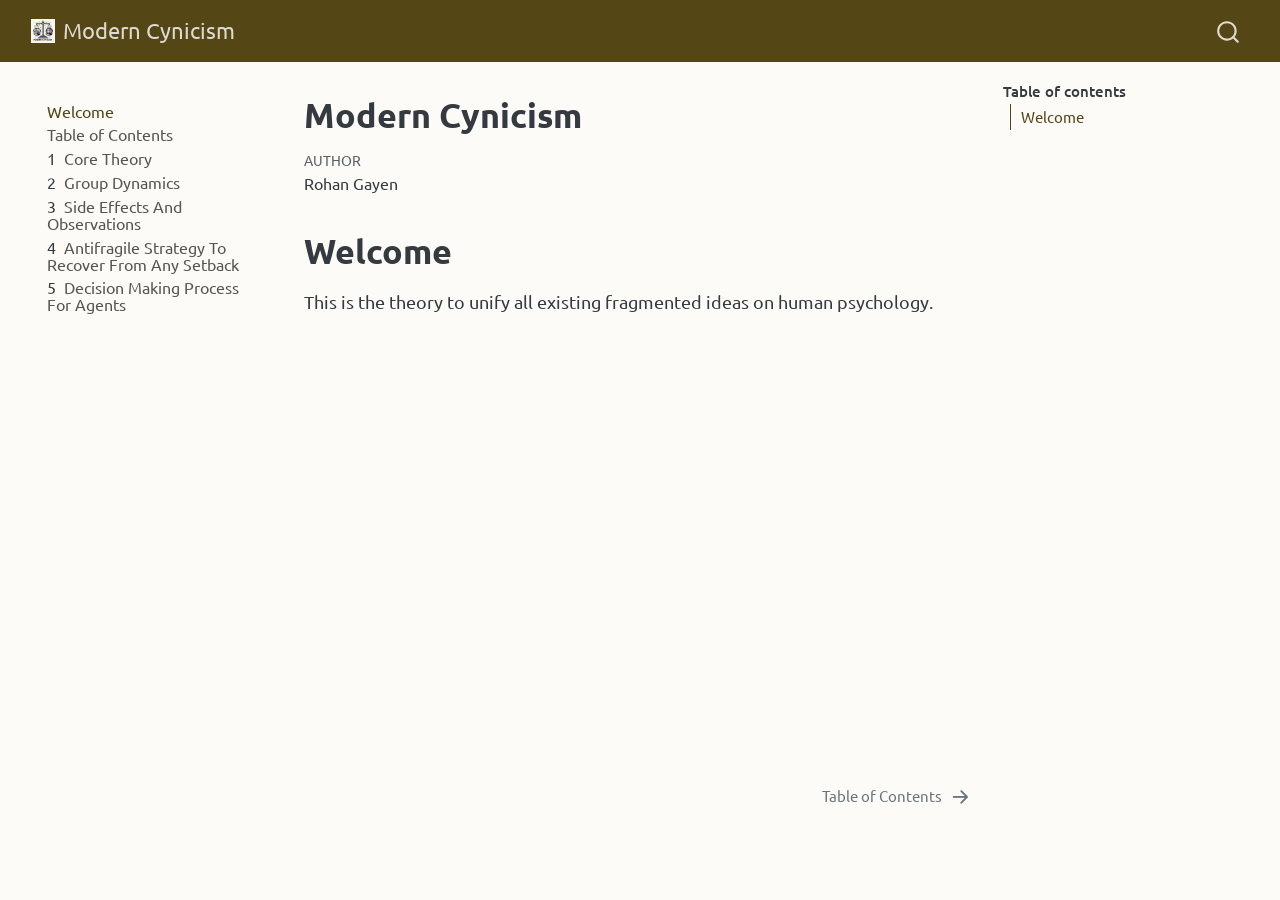
==== index.html @ f3f23c9f "Built site for gh-pages" ====
<!DOCTYPE html>
<html xmlns="http://www.w3.org/1999/xhtml" lang="en" xml:lang="en"><head>

<meta charset="utf-8">
<meta name="generator" content="quarto-1.9.38">

<meta name="viewport" content="width=device-width, initial-scale=1.0, user-scalable=yes">

<meta name="author" content="Rohan Gayen">

<title>Modern Cynicism</title>
<style>
/* Default styles provided by pandoc.
** See https://pandoc.org/MANUAL.html#variables-for-html for config info.
*/
code{white-space: pre-wrap;}
span.smallcaps{font-variant: small-caps;}
div.columns{display: flex; gap: min(4vw, 1.5em);}
div.column{flex: auto; overflow-x: auto;}
div.hanging-indent{margin-left: 1.5em; text-indent: -1.5em;}
ul.task-list{list-style: none;}
ul.task-list li input[type="checkbox"] {
  width: 0.8em;
  margin: 0 0.8em 0.2em -1em; /* quarto-specific, see https://github.com/quarto-dev/quarto-cli/issues/4556 */ 
  vertical-align: middle;
}
</style>


<script src="site_libs/quarto-nav/quarto-nav.js"></script>
<script src="site_libs/quarto-nav/headroom.min.js"></script>
<script src="site_libs/clipboard/clipboard.min.js"></script>
<script src="site_libs/quarto-search/autocomplete.umd.js"></script>
<script src="site_libs/quarto-search/fuse.min.js"></script>
<script src="site_libs/quarto-search/quarto-search.js"></script>
<meta name="quarto:offset" content="./">
<link href="./table-of-contents.html" rel="next">
<link href="./images/mc_logo.webp" rel="icon">
<script src="site_libs/quarto-html/quarto.js" type="module"></script>
<script src="site_libs/quarto-html/tabsets/tabsets.js" type="module"></script>
<script src="site_libs/quarto-html/popper.min.js"></script>
<script src="site_libs/quarto-html/tippy.umd.min.js"></script>
<script src="site_libs/quarto-html/anchor.min.js"></script>
<link href="site_libs/quarto-html/tippy.css" rel="stylesheet">
<link href="site_libs/quarto-html/quarto-syntax-highlighting-15634bcf2e68342d4ad2dfa704d543f6.css" rel="stylesheet" id="quarto-text-highlighting-styles">
<script src="site_libs/bootstrap/bootstrap.min.js"></script>
<link href="site_libs/bootstrap/bootstrap-icons.css" rel="stylesheet">
<link href="site_libs/bootstrap/bootstrap-2c09106b104813dd19f55a566bd37527.min.css" rel="stylesheet" append-hash="true" id="quarto-bootstrap" data-mode="light">
<script id="quarto-search-options" type="application/json">{
  "location": "navbar",
  "copy-button": false,
  "collapse-after": 3,
  "panel-placement": "end",
  "type": "overlay",
  "limit": 50,
  "keyboard-shortcut": [
    "f",
    "/",
    "s"
  ],
  "show-item-context": false,
  "language": {
    "search-no-results-text": "No results",
    "search-matching-documents-text": "matching documents",
    "search-copy-link-title": "Copy link to search",
    "search-hide-matches-text": "Hide additional matches",
    "search-more-match-text": "more match in this document",
    "search-more-matches-text": "more matches in this document",
    "search-clear-button-title": "Clear",
    "search-text-placeholder": "",
    "search-detached-cancel-button-title": "Cancel",
    "search-submit-button-title": "Submit",
    "search-label": "Search"
  }
}</script>
<style>html{ scroll-behavior: smooth; }</style>


</head>

<body class="nav-sidebar floating nav-fixed quarto-light">

<div id="quarto-search-results"></div>
  <header id="quarto-header" class="headroom fixed-top">
    <nav class="navbar navbar-expand-lg " data-bs-theme="dark">
      <div class="navbar-container container-fluid">
      <div class="navbar-brand-container mx-auto">
    <a href="./index.html" class="navbar-brand navbar-brand-logo">
    <img src="./images/mc_logo.webp" alt="" class="navbar-logo light-content">
    <img src="./images/mc_logo.webp" alt="" class="navbar-logo dark-content">
    </a>
    <a class="navbar-brand" href="./index.html">
    <span class="navbar-title">Modern Cynicism</span>
    </a>
  </div>
        <div class="quarto-navbar-tools tools-end">
</div>
          <div id="quarto-search" class="" title="Search"></div>
      </div> <!-- /container-fluid -->
    </nav>
  <nav class="quarto-secondary-nav">
    <div class="container-fluid d-flex">
      <button type="button" class="quarto-btn-toggle btn" data-bs-toggle="collapse" role="button" data-bs-target=".quarto-sidebar-collapse-item" aria-controls="quarto-sidebar" aria-expanded="false" aria-label="Toggle sidebar navigation" onclick="if (window.quartoToggleHeadroom) { window.quartoToggleHeadroom(); }">
        <i class="bi bi-layout-text-sidebar-reverse"></i>
      </button>
        <nav class="quarto-page-breadcrumbs" aria-label="breadcrumb"><ol class="breadcrumb"><li class="breadcrumb-item"><a href="./index.html">Welcome</a></li></ol></nav>
        <a class="flex-grow-1" role="navigation" data-bs-toggle="collapse" data-bs-target=".quarto-sidebar-collapse-item" aria-controls="quarto-sidebar" aria-expanded="false" aria-label="Toggle sidebar navigation" onclick="if (window.quartoToggleHeadroom) { window.quartoToggleHeadroom(); }">      
        </a>
    </div>
  </nav>
</header>
<!-- content -->
<div id="quarto-content" class="quarto-container page-columns page-rows-contents page-layout-article page-navbar">
<!-- sidebar -->
  <nav id="quarto-sidebar" class="sidebar collapse collapse-horizontal quarto-sidebar-collapse-item sidebar-navigation floating overflow-auto">
    <div class="sidebar-menu-container"> 
    <ul class="list-unstyled mt-1">
        <li class="sidebar-item">
  <div class="sidebar-item-container"> 
  <a href="./index.html" class="sidebar-item-text sidebar-link active">
 <span class="menu-text">Welcome</span></a>
  </div>
</li>
        <li class="sidebar-item">
  <div class="sidebar-item-container"> 
  <a href="./table-of-contents.html" class="sidebar-item-text sidebar-link">
 <span class="menu-text">Table of Contents</span></a>
  </div>
</li>
        <li class="sidebar-item">
  <div class="sidebar-item-container"> 
  <a href="./core-theory.html" class="sidebar-item-text sidebar-link">
 <span class="menu-text"><span class="chapter-number">1</span>&nbsp; <span class="chapter-title">Core Theory</span></span></a>
  </div>
</li>
        <li class="sidebar-item">
  <div class="sidebar-item-container"> 
  <a href="./group-dynamics.html" class="sidebar-item-text sidebar-link">
 <span class="menu-text"><span class="chapter-number">2</span>&nbsp; <span class="chapter-title">Group Dynamics</span></span></a>
  </div>
</li>
        <li class="sidebar-item">
  <div class="sidebar-item-container"> 
  <a href="./side-effects-and-observations.html" class="sidebar-item-text sidebar-link">
 <span class="menu-text"><span class="chapter-number">3</span>&nbsp; <span class="chapter-title">Side Effects And Observations</span></span></a>
  </div>
</li>
        <li class="sidebar-item">
  <div class="sidebar-item-container"> 
  <a href="./antifragile-strategy-to-recover-from-any-setback.html" class="sidebar-item-text sidebar-link">
 <span class="menu-text"><span class="chapter-number">4</span>&nbsp; <span class="chapter-title">Antifragile Strategy To Recover From Any Setback</span></span></a>
  </div>
</li>
        <li class="sidebar-item">
  <div class="sidebar-item-container"> 
  <a href="./decision-making-process-for-agents.html" class="sidebar-item-text sidebar-link">
 <span class="menu-text"><span class="chapter-number">5</span>&nbsp; <span class="chapter-title">Decision Making Process For Agents</span></span></a>
  </div>
</li>
    </ul>
    </div>
</nav>
<div id="quarto-sidebar-glass" class="quarto-sidebar-collapse-item" data-bs-toggle="collapse" data-bs-target=".quarto-sidebar-collapse-item"></div>
<!-- margin-sidebar -->
    <div id="quarto-margin-sidebar" class="sidebar margin-sidebar">
        <nav id="TOC" role="doc-toc" class="toc-active">
    <h2 id="toc-title">Table of contents</h2>
   
  <ul>
  <li><a href="#welcome" id="toc-welcome" class="nav-link active" data-scroll-target="#welcome">Welcome</a></li>
  </ul>
</nav>
    </div>
<!-- main -->
<main class="content" id="quarto-document-content">

<header id="title-block-header" class="quarto-title-block default">
<div class="quarto-title">
<h1 class="title">Modern Cynicism</h1>
</div>



<div class="quarto-title-meta">

    <div>
    <div class="quarto-title-meta-heading">Author</div>
    <div class="quarto-title-meta-contents">
             <p>Rohan Gayen </p>
          </div>
  </div>
    
  
    
  </div>
  


</header>


<section id="welcome" class="level1 unnumbered">
<h1 class="unnumbered">Welcome</h1>
<p>This is the theory to unify all existing fragmented ideas on human psychology.</p>


</section>

</main> <!-- /main -->
<script id="quarto-html-after-body" type="application/javascript">
  window.document.addEventListener("DOMContentLoaded", function (event) {
    const icon = "";
    const anchorJS = new window.AnchorJS();
    anchorJS.options = {
      placement: 'right',
      icon: icon
    };
    anchorJS.add('.anchored');
    const isCodeAnnotation = (el) => {
      for (const clz of el.classList) {
        if (clz.startsWith('code-annotation-')) {                     
          return true;
        }
      }
      return false;
    }
    const onCopySuccess = function(e) {
      // button target
      const button = e.trigger;
      // don't keep focus
      button.blur();
      // flash "checked"
      button.classList.add('code-copy-button-checked');
      var currentTitle = button.getAttribute("title");
      button.setAttribute("title", "Copied!");
      let tooltip;
      if (window.bootstrap) {
        button.setAttribute("data-bs-toggle", "tooltip");
        button.setAttribute("data-bs-placement", "left");
        button.setAttribute("data-bs-title", "Copied!");
        tooltip = new bootstrap.Tooltip(button, 
          { trigger: "manual", 
            customClass: "code-copy-button-tooltip",
            offset: [0, -8]});
        tooltip.show();    
      }
      setTimeout(function() {
        if (tooltip) {
          tooltip.hide();
          button.removeAttribute("data-bs-title");
          button.removeAttribute("data-bs-toggle");
          button.removeAttribute("data-bs-placement");
        }
        button.setAttribute("title", currentTitle);
        button.classList.remove('code-copy-button-checked');
      }, 1000);
      // clear code selection
      e.clearSelection();
    }
    const getTextToCopy = function(trigger) {
      const outerScaffold = trigger.parentElement.cloneNode(true);
      const codeEl = outerScaffold.querySelector('code');
      for (const childEl of codeEl.children) {
        if (isCodeAnnotation(childEl)) {
          childEl.remove();
        }
      }
      return codeEl.innerText;
    }
    const clipboard = new window.ClipboardJS('.code-copy-button:not([data-in-quarto-modal])', {
      text: getTextToCopy
    });
    clipboard.on('success', onCopySuccess);
    if (window.document.getElementById('quarto-embedded-source-code-modal')) {
      const clipboardModal = new window.ClipboardJS('.code-copy-button[data-in-quarto-modal]', {
        text: getTextToCopy,
        container: window.document.getElementById('quarto-embedded-source-code-modal')
      });
      clipboardModal.on('success', onCopySuccess);
    }
      var localhostRegex = new RegExp(/^(?:http|https):\/\/localhost\:?[0-9]*\//);
      var mailtoRegex = new RegExp(/^mailto:/);
        var filterRegex = new RegExp('/' + window.location.host + '/');
      var isInternal = (href) => {
          return filterRegex.test(href) || localhostRegex.test(href) || mailtoRegex.test(href);
      }
      // Inspect non-navigation links and adorn them if external
     var links = window.document.querySelectorAll('a[href]:not(.nav-link):not(.navbar-brand):not(.toc-action):not(.sidebar-link):not(.sidebar-item-toggle):not(.pagination-link):not(.no-external):not([aria-hidden]):not(.dropdown-item):not(.quarto-navigation-tool):not(.about-link)');
      for (var i=0; i<links.length; i++) {
        const link = links[i];
        if (!isInternal(link.href)) {
          // undo the damage that might have been done by quarto-nav.js in the case of
          // links that we want to consider external
          if (link.dataset.originalHref !== undefined) {
            link.href = link.dataset.originalHref;
          }
        }
      }
    function tippyHover(el, contentFn, onTriggerFn, onUntriggerFn) {
      const config = {
        allowHTML: true,
        maxWidth: 500,
        delay: 100,
        arrow: false,
        appendTo: function(el) {
            return el.parentElement;
        },
        interactive: true,
        interactiveBorder: 10,
        theme: 'quarto',
        placement: 'bottom-start',
      };
      if (contentFn) {
        config.content = contentFn;
      }
      if (onTriggerFn) {
        config.onTrigger = onTriggerFn;
      }
      if (onUntriggerFn) {
        config.onUntrigger = onUntriggerFn;
      }
      window.tippy(el, config); 
    }
    const noterefs = window.document.querySelectorAll('a[role="doc-noteref"]');
    for (var i=0; i<noterefs.length; i++) {
      const ref = noterefs[i];
      tippyHover(ref, function() {
        // use id or data attribute instead here
        let href = ref.getAttribute('data-footnote-href') || ref.getAttribute('href');
        try { href = new URL(href).hash; } catch {}
        const id = href.replace(/^#\/?/, "");
        const note = window.document.getElementById(id);
        if (note) {
          return note.innerHTML;
        } else {
          return "";
        }
      });
    }
    const xrefs = window.document.querySelectorAll('a.quarto-xref');
    const processXRef = (id, note) => {
      // Strip column container classes
      const stripColumnClz = (el) => {
        el.classList.remove("page-full", "page-columns");
        if (el.children) {
          for (const child of el.children) {
            stripColumnClz(child);
          }
        }
      }
      stripColumnClz(note)
      if (id === null || id.startsWith('sec-')) {
        // Special case sections, only their first couple elements
        const container = document.createElement("div");
        if (note.children && note.children.length > 2) {
          container.appendChild(note.children[0].cloneNode(true));
          for (let i = 1; i < note.children.length; i++) {
            const child = note.children[i];
            if (child.tagName === "P" && child.innerText === "") {
              continue;
            } else {
              container.appendChild(child.cloneNode(true));
              break;
            }
          }
          if (window.Quarto?.typesetMath) {
            window.Quarto.typesetMath(container);
          }
          return container.innerHTML
        } else {
          if (window.Quarto?.typesetMath) {
            window.Quarto.typesetMath(note);
          }
          return note.innerHTML;
        }
      } else {
        // Remove any anchor links if they are present
        const anchorLink = note.querySelector('a.anchorjs-link');
        if (anchorLink) {
          anchorLink.remove();
        }
        if (window.Quarto?.typesetMath) {
          window.Quarto.typesetMath(note);
        }
        if (note.classList.contains("callout")) {
          return note.outerHTML;
        } else {
          return note.innerHTML;
        }
      }
    }
    for (var i=0; i<xrefs.length; i++) {
      const xref = xrefs[i];
      tippyHover(xref, undefined, function(instance) {
        instance.disable();
        let url = xref.getAttribute('href');
        let hash = undefined; 
        if (url.startsWith('#')) {
          hash = url;
        } else {
          try { hash = new URL(url).hash; } catch {}
        }
        if (hash) {
          const id = hash.replace(/^#\/?/, "");
          const note = window.document.getElementById(id);
          if (note !== null) {
            try {
              const html = processXRef(id, note.cloneNode(true));
              instance.setContent(html);
            } finally {
              instance.enable();
              instance.show();
            }
          } else {
            // See if we can fetch this
            fetch(url.split('#')[0])
            .then(res => res.text())
            .then(html => {
              const parser = new DOMParser();
              const htmlDoc = parser.parseFromString(html, "text/html");
              const note = htmlDoc.getElementById(id);
              if (note !== null) {
                const html = processXRef(id, note);
                instance.setContent(html);
              } 
            }).finally(() => {
              instance.enable();
              instance.show();
            });
          }
        } else {
          // See if we can fetch a full url (with no hash to target)
          // This is a special case and we should probably do some content thinning / targeting
          fetch(url)
          .then(res => res.text())
          .then(html => {
            const parser = new DOMParser();
            const htmlDoc = parser.parseFromString(html, "text/html");
            const note = htmlDoc.querySelector('main.content');
            if (note !== null) {
              // This should only happen for chapter cross references
              // (since there is no id in the URL)
              // remove the first header
              if (note.children.length > 0 && note.children[0].tagName === "HEADER") {
                note.children[0].remove();
              }
              const html = processXRef(null, note);
              instance.setContent(html);
            } 
          }).finally(() => {
            instance.enable();
            instance.show();
          });
        }
      }, function(instance) {
      });
    }
        let selectedAnnoteEl;
        const selectorForAnnotation = ( cell, annotation) => {
          let cellAttr = 'data-code-cell="' + cell + '"';
          let lineAttr = 'data-code-annotation="' +  annotation + '"';
          const selector = 'span[' + cellAttr + '][' + lineAttr + ']';
          return selector;
        }
        const selectCodeLines = (annoteEl) => {
          const doc = window.document;
          const targetCell = annoteEl.getAttribute("data-target-cell");
          const targetAnnotation = annoteEl.getAttribute("data-target-annotation");
          const annoteSpan = window.document.querySelector(selectorForAnnotation(targetCell, targetAnnotation));
          const lines = annoteSpan.getAttribute("data-code-lines").split(",");
          const lineIds = lines.map((line) => {
            return targetCell + "-" + line;
          })
          let top = null;
          let height = null;
          let parent = null;
          if (lineIds.length > 0) {
              //compute the position of the single el (top and bottom and make a div)
              const el = window.document.getElementById(lineIds[0]);
              top = el.offsetTop;
              height = el.offsetHeight;
              parent = el.parentElement.parentElement;
            if (lineIds.length > 1) {
              const lastEl = window.document.getElementById(lineIds[lineIds.length - 1]);
              const bottom = lastEl.offsetTop + lastEl.offsetHeight;
              height = bottom - top;
            }
            if (top !== null && height !== null && parent !== null) {
              // cook up a div (if necessary) and position it 
              let div = window.document.getElementById("code-annotation-line-highlight");
              if (div === null) {
                div = window.document.createElement("div");
                div.setAttribute("id", "code-annotation-line-highlight");
                div.style.position = 'absolute';
                parent.appendChild(div);
              }
              div.style.top = top - 2 + "px";
              div.style.height = height + 4 + "px";
              div.style.left = 0;
              let gutterDiv = window.document.getElementById("code-annotation-line-highlight-gutter");
              if (gutterDiv === null) {
                gutterDiv = window.document.createElement("div");
                gutterDiv.setAttribute("id", "code-annotation-line-highlight-gutter");
                gutterDiv.style.position = 'absolute';
                const codeCell = window.document.getElementById(targetCell);
                const gutter = codeCell.querySelector('.code-annotation-gutter');
                gutter.appendChild(gutterDiv);
              }
              gutterDiv.style.top = top - 2 + "px";
              gutterDiv.style.height = height + 4 + "px";
            }
            selectedAnnoteEl = annoteEl;
          }
        };
        const unselectCodeLines = () => {
          const elementsIds = ["code-annotation-line-highlight", "code-annotation-line-highlight-gutter"];
          elementsIds.forEach((elId) => {
            const div = window.document.getElementById(elId);
            if (div) {
              div.remove();
            }
          });
          selectedAnnoteEl = undefined;
        };
          // Handle positioning of the toggle
      window.addEventListener(
        "resize",
        throttle(() => {
          elRect = undefined;
          if (selectedAnnoteEl) {
            selectCodeLines(selectedAnnoteEl);
          }
        }, 10)
      );
      function throttle(fn, ms) {
      let throttle = false;
      let timer;
        return (...args) => {
          if(!throttle) { // first call gets through
              fn.apply(this, args);
              throttle = true;
          } else { // all the others get throttled
              if(timer) clearTimeout(timer); // cancel #2
              timer = setTimeout(() => {
                fn.apply(this, args);
                timer = throttle = false;
              }, ms);
          }
        };
      }
        // Attach click handler to the DT
        const annoteDls = window.document.querySelectorAll('dt[data-target-cell]');
        for (const annoteDlNode of annoteDls) {
          annoteDlNode.addEventListener('click', (event) => {
            const clickedEl = event.target;
            if (clickedEl !== selectedAnnoteEl) {
              unselectCodeLines();
              const activeEl = window.document.querySelector('dt[data-target-cell].code-annotation-active');
              if (activeEl) {
                activeEl.classList.remove('code-annotation-active');
              }
              selectCodeLines(clickedEl);
              clickedEl.classList.add('code-annotation-active');
            } else {
              // Unselect the line
              unselectCodeLines();
              clickedEl.classList.remove('code-annotation-active');
            }
          });
        }
    const findCites = (el) => {
      const parentEl = el.parentElement;
      if (parentEl) {
        const cites = parentEl.dataset.cites;
        if (cites) {
          return {
            el,
            cites: cites.split(' ')
          };
        } else {
          return findCites(el.parentElement)
        }
      } else {
        return undefined;
      }
    };
    var bibliorefs = window.document.querySelectorAll('a[role="doc-biblioref"]');
    for (var i=0; i<bibliorefs.length; i++) {
      const ref = bibliorefs[i];
      const citeInfo = findCites(ref);
      if (citeInfo) {
        tippyHover(citeInfo.el, function() {
          var popup = window.document.createElement('div');
          citeInfo.cites.forEach(function(cite) {
            var citeDiv = window.document.createElement('div');
            citeDiv.classList.add('hanging-indent');
            citeDiv.classList.add('csl-entry');
            var biblioDiv = window.document.getElementById('ref-' + cite);
            if (biblioDiv) {
              citeDiv.innerHTML = biblioDiv.innerHTML;
            }
            popup.appendChild(citeDiv);
          });
          return popup.innerHTML;
        });
      }
    }
  });
  </script>
<nav class="page-navigation">
  <div class="nav-page nav-page-previous">
  </div>
  <div class="nav-page nav-page-next">
      <a href="./table-of-contents.html" class="pagination-link" aria-label="Table of Contents">
        <span class="nav-page-text">Table of Contents</span> <i class="bi bi-arrow-right-short"></i>
      </a>
  </div>
</nav>
</div> <!-- /content -->




<script src="site_libs/quarto-html/zenscroll-min.js"></script>
</body></html>
---- site_libs/quarto-html/tippy.css ----
.tippy-box[data-animation=fade][data-state=hidden]{opacity:0}[data-tippy-root]{max-width:calc(100vw - 10px)}.tippy-box{position:relative;background-color:#333;color:#fff;border-radius:4px;font-size:14px;line-height:1.4;white-space:normal;outline:0;transition-property:transform,visibility,opacity}.tippy-box[data-placement^=top]>.tippy-arrow{bottom:0}.tippy-box[data-placement^=top]>.tippy-arrow:before{bottom:-7px;left:0;border-width:8px 8px 0;border-top-color:initial;transform-origin:center top}.tippy-box[data-placement^=bottom]>.tippy-arrow{top:0}.tippy-box[data-placement^=bottom]>.tippy-arrow:before{top:-7px;left:0;border-width:0 8px 8px;border-bottom-color:initial;transform-origin:center bottom}.tippy-box[data-placement^=left]>.tippy-arrow{right:0}.tippy-box[data-placement^=left]>.tippy-arrow:before{border-width:8px 0 8px 8px;border-left-color:initial;right:-7px;transform-origin:center left}.tippy-box[data-placement^=right]>.tippy-arrow{left:0}.tippy-box[data-placement^=right]>.tippy-arrow:before{left:-7px;border-width:8px 8px 8px 0;border-right-color:initial;transform-origin:center right}.tippy-box[data-inertia][data-state=visible]{transition-timing-function:cubic-bezier(.54,1.5,.38,1.11)}.tippy-arrow{width:16px;height:16px;color:#333}.tippy-arrow:before{content:"";position:absolute;border-color:transparent;border-style:solid}.tippy-content{position:relative;padding:5px 9px;z-index:1}
---- site_libs/quarto-html/quarto-syntax-highlighting-15634bcf2e68342d4ad2dfa704d543f6.css ----
/* quarto syntax highlight colors */
:root {
  --quarto-hl-ot-color: #003B4F;
  --quarto-hl-at-color: #657422;
  --quarto-hl-ss-color: #20794D;
  --quarto-hl-an-color: #5E5E5E;
  --quarto-hl-fu-color: #4758AB;
  --quarto-hl-st-color: #20794D;
  --quarto-hl-cf-color: #003B4F;
  --quarto-hl-op-color: #5E5E5E;
  --quarto-hl-er-color: #AD0000;
  --quarto-hl-bn-color: #AD0000;
  --quarto-hl-al-color: #AD0000;
  --quarto-hl-va-color: #111111;
  --quarto-hl-bu-color: inherit;
  --quarto-hl-ex-color: inherit;
  --quarto-hl-pp-color: #AD0000;
  --quarto-hl-in-color: #5E5E5E;
  --quarto-hl-vs-color: #20794D;
  --quarto-hl-wa-color: #5E5E5E;
  --quarto-hl-do-color: #5E5E5E;
  --quarto-hl-im-color: #00769E;
  --quarto-hl-ch-color: #20794D;
  --quarto-hl-dt-color: #AD0000;
  --quarto-hl-fl-color: #AD0000;
  --quarto-hl-co-color: #5E5E5E;
  --quarto-hl-cv-color: #5E5E5E;
  --quarto-hl-cn-color: #8f5902;
  --quarto-hl-sc-color: #5E5E5E;
  --quarto-hl-dv-color: #AD0000;
  --quarto-hl-kw-color: #003B4F;
}

/* other quarto variables */
:root {
  --quarto-font-monospace: SFMono-Regular, Menlo, Monaco, Consolas, "Liberation Mono", "Courier New", monospace;
}

/* syntax highlight based on Pandoc's rules */
pre > code.sourceCode > span {
  color: #003B4F;
}

code.sourceCode > span {
  color: #003B4F;
}

div.sourceCode,
div.sourceCode pre.sourceCode {
  color: #003B4F;
}

/* Normal */
code span {
  color: #003B4F;
}

/* Alert */
code span.al {
  color: #AD0000;
  font-style: inherit;
}

/* Annotation */
code span.an {
  color: #5E5E5E;
  font-style: inherit;
}

/* Attribute */
code span.at {
  color: #657422;
  font-style: inherit;
}

/* BaseN */
code span.bn {
  color: #AD0000;
  font-style: inherit;
}

/* BuiltIn */
code span.bu {
  font-style: inherit;
}

/* ControlFlow */
code span.cf {
  color: #003B4F;
  font-weight: bold;
  font-style: inherit;
}

/* Char */
code span.ch {
  color: #20794D;
  font-style: inherit;
}

/* Constant */
code span.cn {
  color: #8f5902;
  font-style: inherit;
}

/* Comment */
code span.co {
  color: #5E5E5E;
  font-style: inherit;
}

/* CommentVar */
code span.cv {
  color: #5E5E5E;
  font-style: italic;
}

/* Documentation */
code span.do {
  color: #5E5E5E;
  font-style: italic;
}

/* DataType */
code span.dt {
  color: #AD0000;
  font-style: inherit;
}

/* DecVal */
code span.dv {
  color: #AD0000;
  font-style: inherit;
}

/* Error */
code span.er {
  color: #AD0000;
  font-style: inherit;
}

/* Extension */
code span.ex {
  font-style: inherit;
}

/* Float */
code span.fl {
  color: #AD0000;
  font-style: inherit;
}

/* Function */
code span.fu {
  color: #4758AB;
  font-style: inherit;
}

/* Import */
code span.im {
  color: #00769E;
  font-style: inherit;
}

/* Information */
code span.in {
  color: #5E5E5E;
  font-style: inherit;
}

/* Keyword */
code span.kw {
  color: #003B4F;
  font-weight: bold;
  font-style: inherit;
}

/* Operator */
code span.op {
  color: #5E5E5E;
  font-style: inherit;
}

/* Other */
code span.ot {
  color: #003B4F;
  font-style: inherit;
}

/* Preprocessor */
code span.pp {
  color: #AD0000;
  font-style: inherit;
}

/* SpecialChar */
code span.sc {
  color: #5E5E5E;
  font-style: inherit;
}

/* SpecialString */
code span.ss {
  color: #20794D;
  font-style: inherit;
}

/* String */
code span.st {
  color: #20794D;
  font-style: inherit;
}

/* Variable */
code span.va {
  color: #111111;
  font-style: inherit;
}

/* VerbatimString */
code span.vs {
  color: #20794D;
  font-style: inherit;
}

/* Warning */
code span.wa {
  color: #5E5E5E;
  font-style: italic;
}

.prevent-inlining {
  content: "</";
}

/*# sourceMappingURL=f23921c56f73e400b49028c9186a1aa0.css.map */
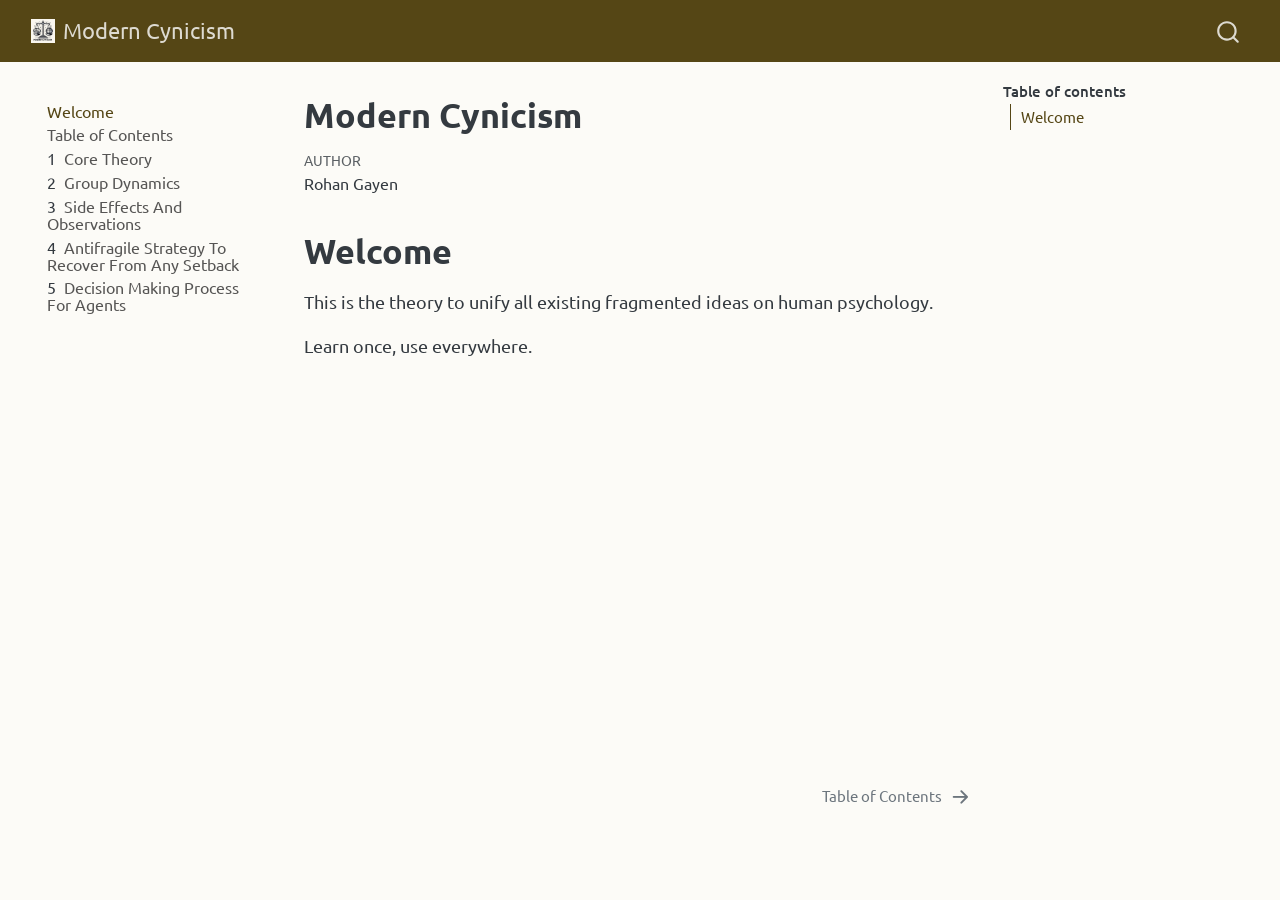
==== commit df794618: "Built site for gh-pages" ====
--- a/index.html
+++ b/index.html
@@ -202,6 +202,7 @@
 <section id="welcome" class="level1 unnumbered">
 <h1 class="unnumbered">Welcome</h1>
 <p>This is the theory to unify all existing fragmented ideas on human psychology.</p>
+<p>Learn once, use everywhere.</p>
 
 
 </section>
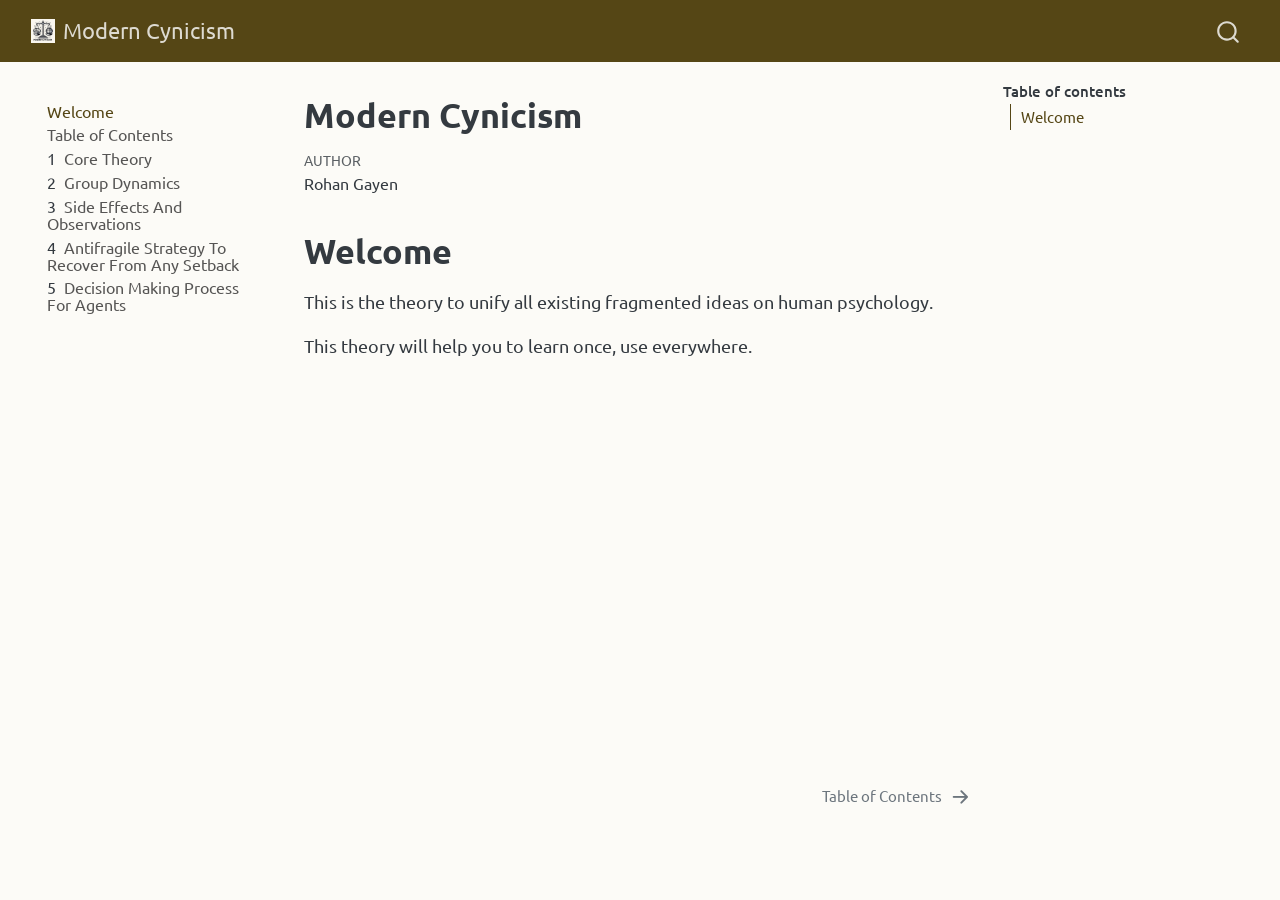
==== commit 1555bb6d: "Built site for gh-pages" ====
--- a/index.html
+++ b/index.html
@@ -202,7 +202,7 @@
 <section id="welcome" class="level1 unnumbered">
 <h1 class="unnumbered">Welcome</h1>
 <p>This is the theory to unify all existing fragmented ideas on human psychology.</p>
-<p>Learn once, use everywhere.</p>
+<p>This theory will help you to learn once, use everywhere.</p>
 
 
 </section>
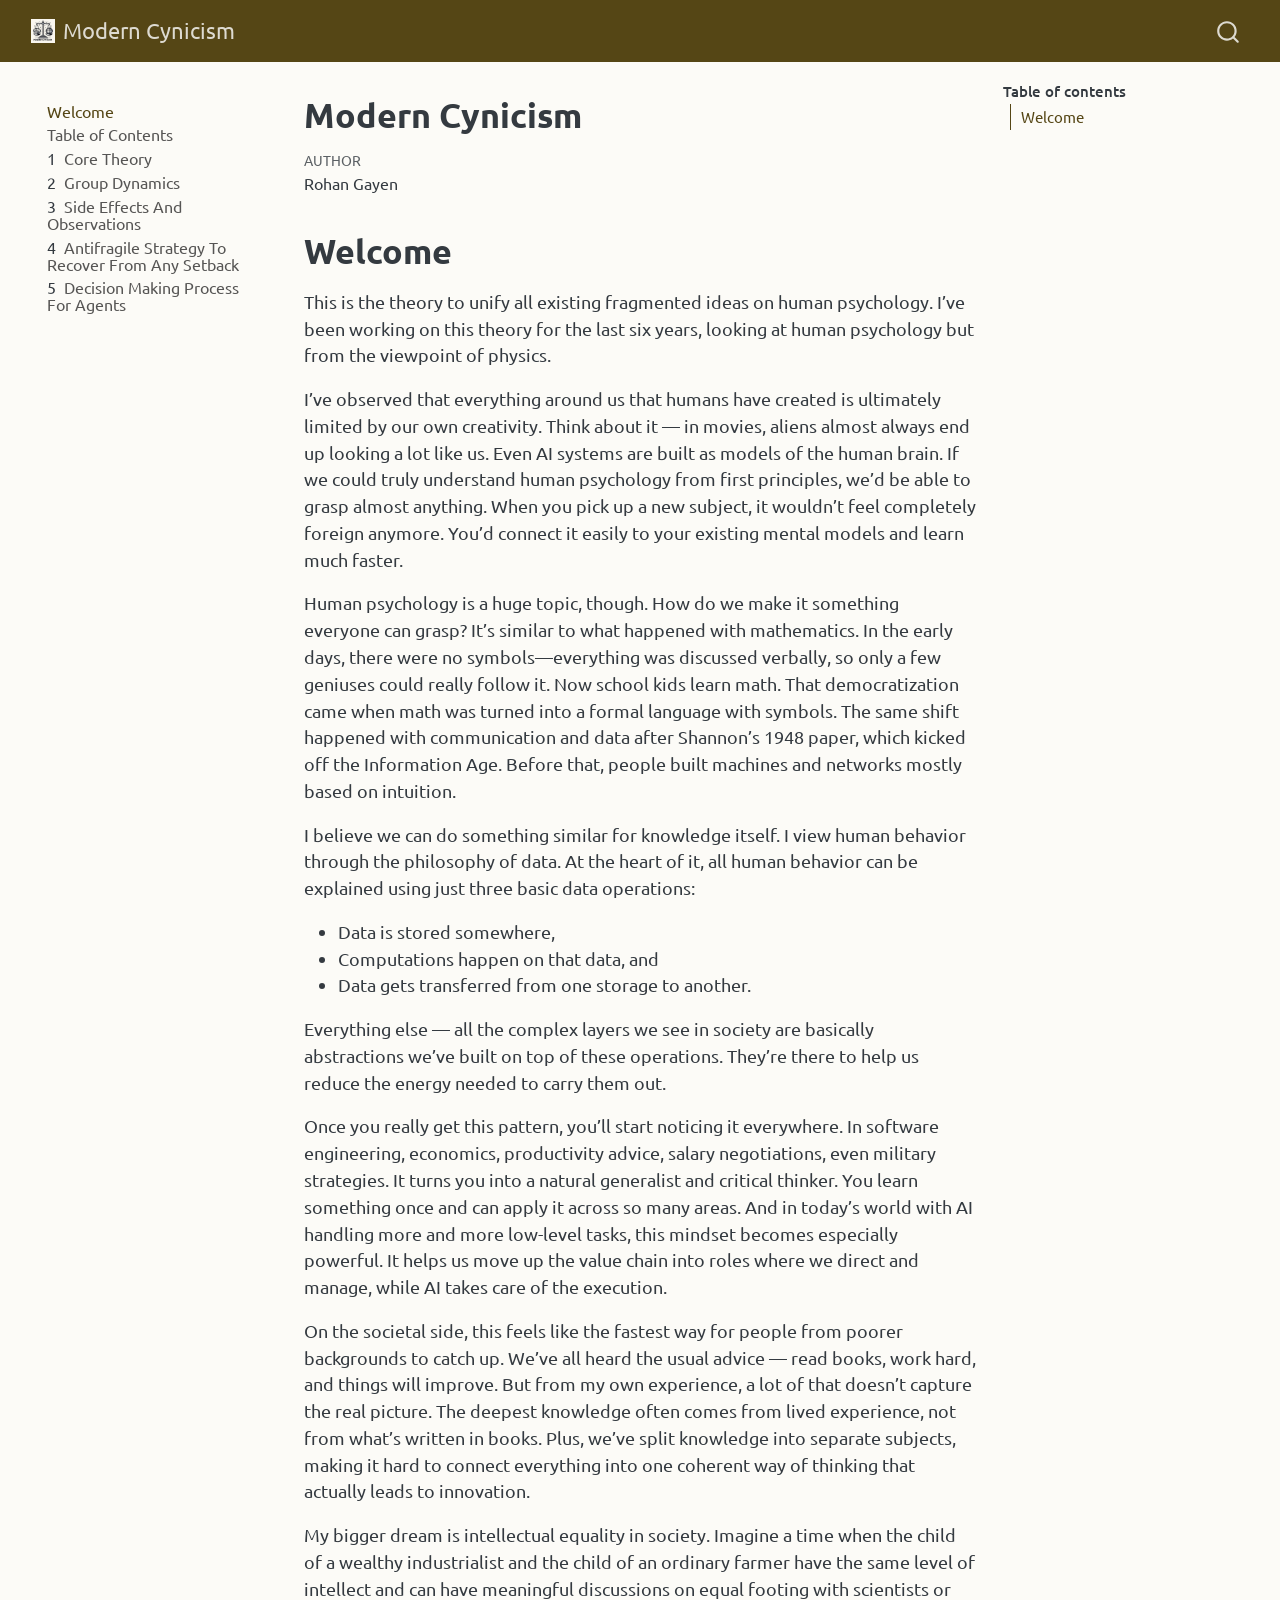
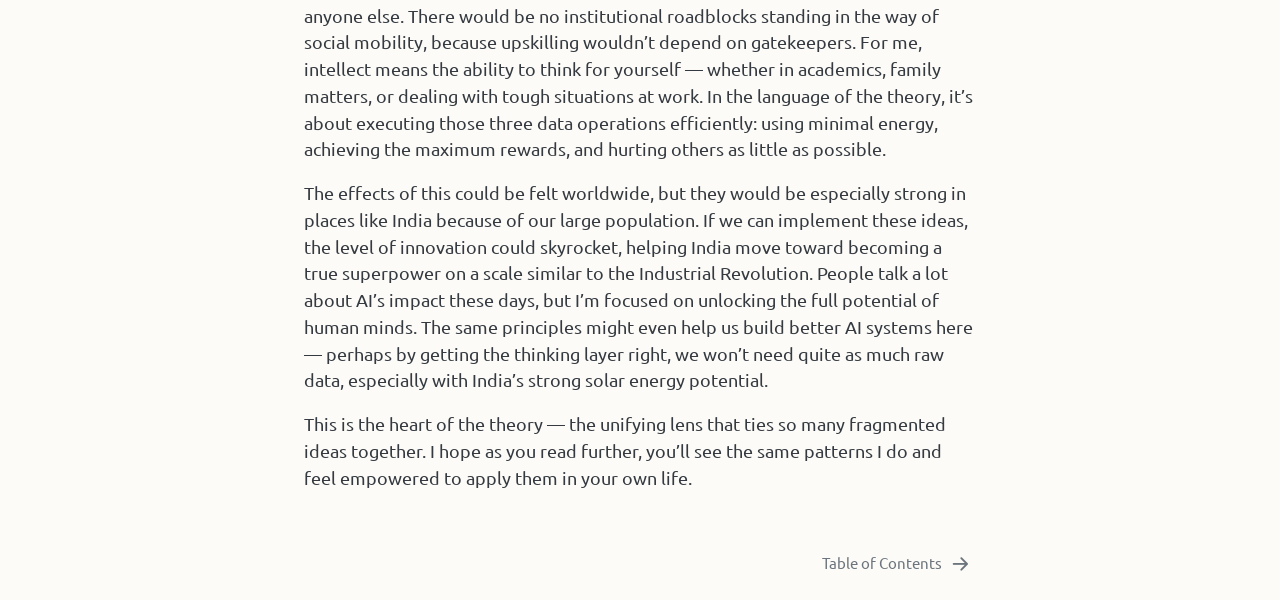
==== commit dbb504af: "Built site for gh-pages" ====
--- a/index.html
+++ b/index.html
@@ -201,8 +201,21 @@
 
 <section id="welcome" class="level1 unnumbered">
 <h1 class="unnumbered">Welcome</h1>
-<p>This is the theory to unify all existing fragmented ideas on human psychology.</p>
-<p>This theory will help you to learn once, use everywhere.</p>
+<p>This is the theory to unify all existing fragmented ideas on human psychology. I’ve been working on this theory for the last six years, looking at human psychology but from the viewpoint of physics.</p>
+<p>I’ve observed that everything around us that humans have created is ultimately limited by our own creativity. Think about it — in movies, aliens almost always end up looking a lot like us. Even AI systems are built as models of the human brain. If we could truly understand human psychology from first principles, we’d be able to grasp almost anything. When you pick up a new subject, it wouldn’t feel completely foreign anymore. You’d connect it easily to your existing mental models and learn much faster.</p>
+<p>Human psychology is a huge topic, though. How do we make it something everyone can grasp? It’s similar to what happened with mathematics. In the early days, there were no symbols—everything was discussed verbally, so only a few geniuses could really follow it. Now school kids learn math. That democratization came when math was turned into a formal language with symbols. The same shift happened with communication and data after Shannon’s 1948 paper, which kicked off the Information Age. Before that, people built machines and networks mostly based on intuition.</p>
+<p>I believe we can do something similar for knowledge itself. I view human behavior through the philosophy of data. At the heart of it, all human behavior can be explained using just three basic data operations:</p>
+<ul>
+<li>Data is stored somewhere,</li>
+<li>Computations happen on that data, and</li>
+<li>Data gets transferred from one storage to another.</li>
+</ul>
+<p>Everything else — all the complex layers we see in society are basically abstractions we’ve built on top of these operations. They’re there to help us reduce the energy needed to carry them out.</p>
+<p>Once you really get this pattern, you’ll start noticing it everywhere. In software engineering, economics, productivity advice, salary negotiations, even military strategies. It turns you into a natural generalist and critical thinker. You learn something once and can apply it across so many areas. And in today’s world with AI handling more and more low-level tasks, this mindset becomes especially powerful. It helps us move up the value chain into roles where we direct and manage, while AI takes care of the execution.</p>
+<p>On the societal side, this feels like the fastest way for people from poorer backgrounds to catch up. We’ve all heard the usual advice — read books, work hard, and things will improve. But from my own experience, a lot of that doesn’t capture the real picture. The deepest knowledge often comes from lived experience, not from what’s written in books. Plus, we’ve split knowledge into separate subjects, making it hard to connect everything into one coherent way of thinking that actually leads to innovation.</p>
+<p>My bigger dream is intellectual equality in society. Imagine a time when the child of a wealthy industrialist and the child of an ordinary farmer have the same level of intellect and can have meaningful discussions on equal footing with scientists or anyone else. There would be no institutional roadblocks standing in the way of social mobility, because upskilling wouldn’t depend on gatekeepers. For me, intellect means the ability to think for yourself — whether in academics, family matters, or dealing with tough situations at work. In the language of the theory, it’s about executing those three data operations efficiently: using minimal energy, achieving the maximum rewards, and hurting others as little as possible.</p>
+<p>The effects of this could be felt worldwide, but they would be especially strong in places like India because of our large population. If we can implement these ideas, the level of innovation could skyrocket, helping India move toward becoming a true superpower on a scale similar to the Industrial Revolution. People talk a lot about AI’s impact these days, but I’m focused on unlocking the full potential of human minds. The same principles might even help us build better AI systems here — perhaps by getting the thinking layer right, we won’t need quite as much raw data, especially with India’s strong solar energy potential.</p>
+<p>This is the heart of the theory — the unifying lens that ties so many fragmented ideas together. I hope as you read further, you’ll see the same patterns I do and feel empowered to apply them in your own life.</p>
 
 
 </section>
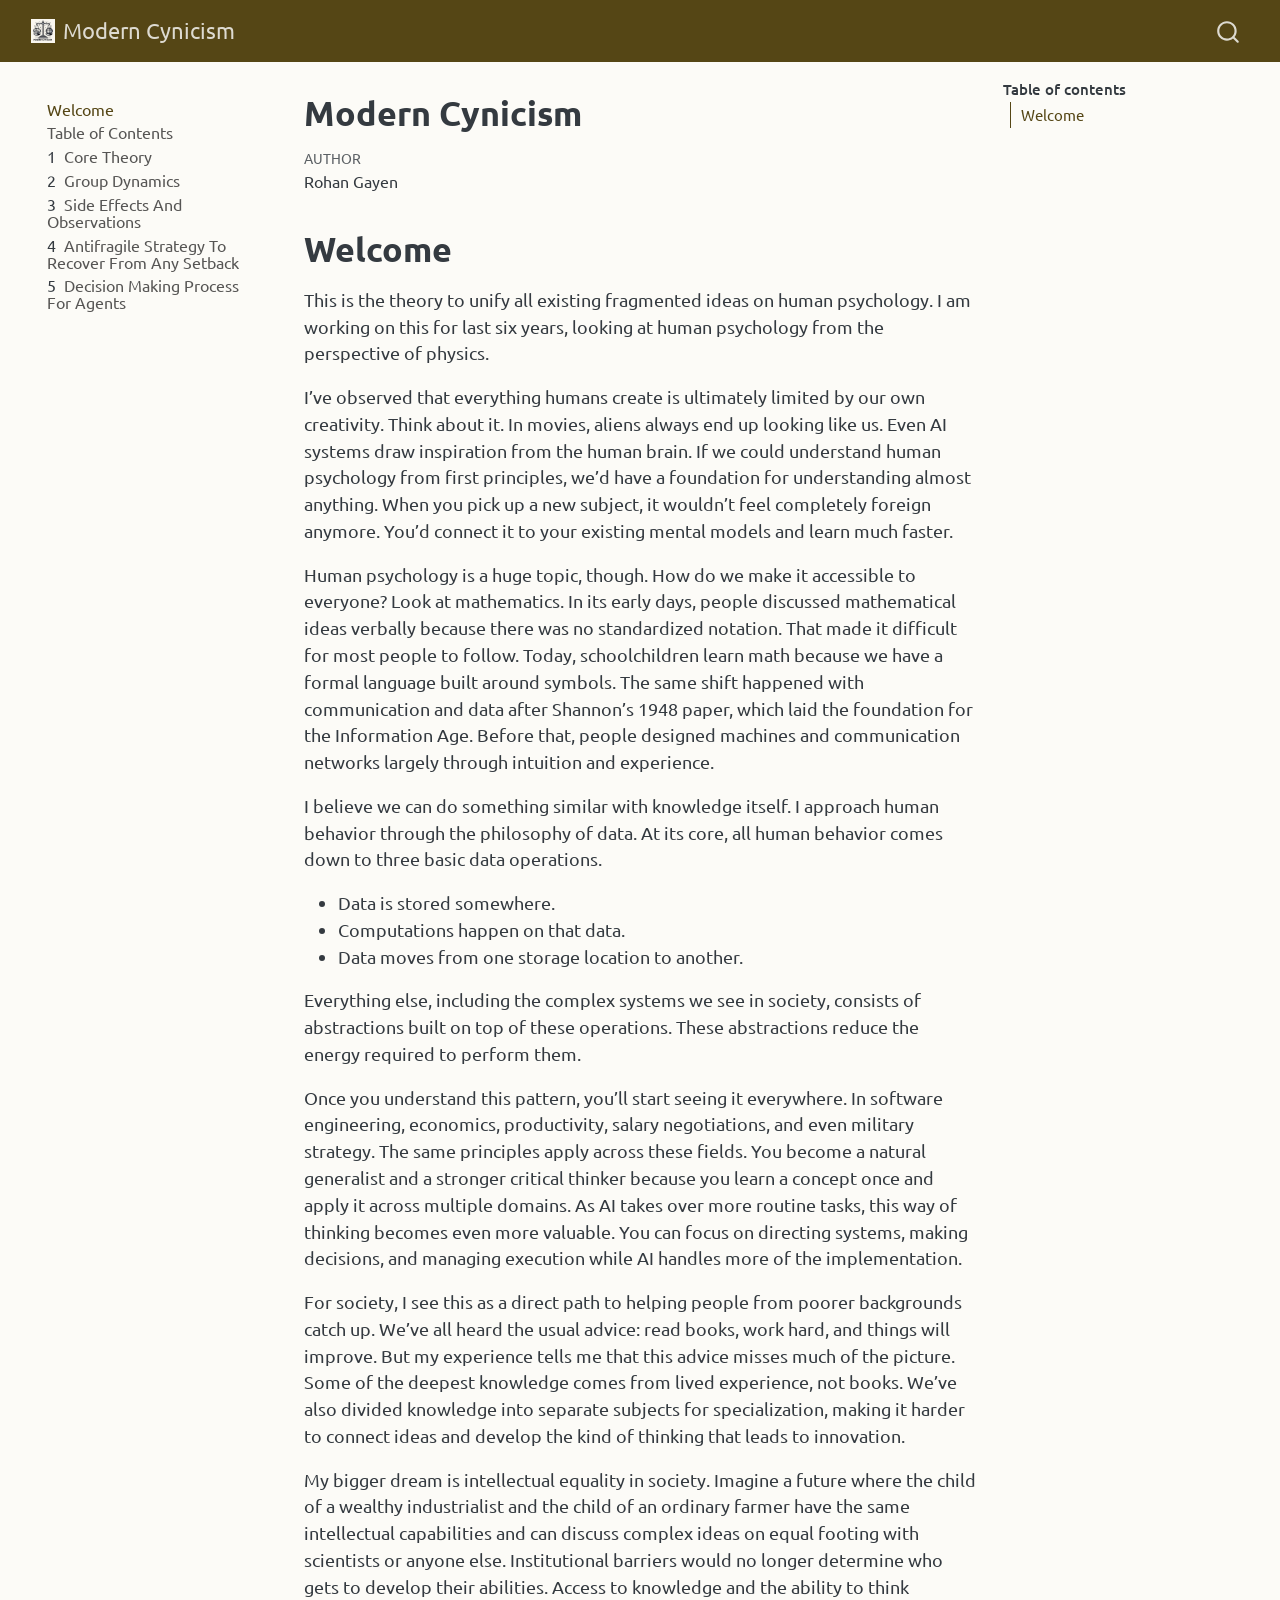
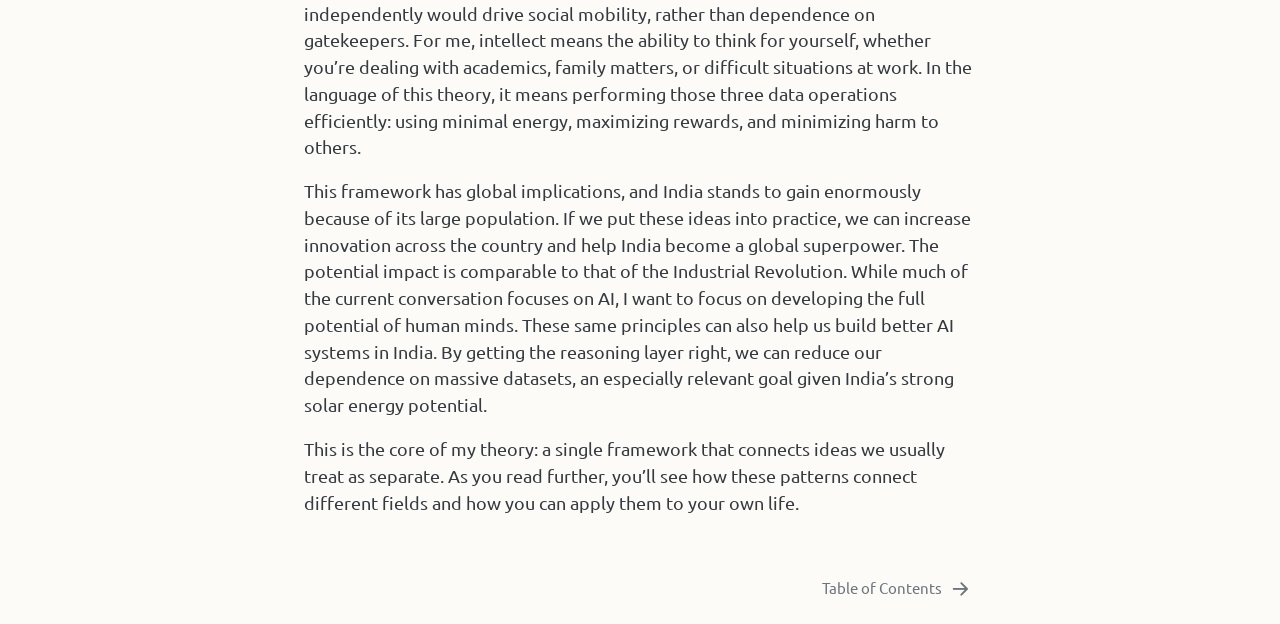
==== commit 5d8be4ee: "Built site for gh-pages" ====
--- a/index.html
+++ b/index.html
@@ -2,7 +2,7 @@
 <html xmlns="http://www.w3.org/1999/xhtml" lang="en" xml:lang="en"><head>
 
 <meta charset="utf-8">
-<meta name="generator" content="quarto-1.9.38">
+<meta name="generator" content="quarto-1.10.19">
 
 <meta name="viewport" content="width=device-width, initial-scale=1.0, user-scalable=yes">
 
@@ -13,10 +13,13 @@
 /* Default styles provided by pandoc.
 ** See https://pandoc.org/MANUAL.html#variables-for-html for config info.
 */
-code{white-space: pre-wrap;}
 span.smallcaps{font-variant: small-caps;}
-div.columns{display: flex; gap: min(4vw, 1.5em);}
-div.column{flex: auto; overflow-x: auto;}
+div.columns{display: flex; gap: 1.5em;}
+div.column{flex: auto;}
+@media screen {
+div.columns{gap: min(4vw, 1.5em);}
+div.column{overflow-x: auto;}
+}
 div.hanging-indent{margin-left: 1.5em; text-indent: -1.5em;}
 ul.task-list{list-style: none;}
 ul.task-list li input[type="checkbox"] {
@@ -42,10 +45,10 @@
 <script src="site_libs/quarto-html/tippy.umd.min.js"></script>
 <script src="site_libs/quarto-html/anchor.min.js"></script>
 <link href="site_libs/quarto-html/tippy.css" rel="stylesheet">
-<link href="site_libs/quarto-html/quarto-syntax-highlighting-15634bcf2e68342d4ad2dfa704d543f6.css" rel="stylesheet" id="quarto-text-highlighting-styles">
+<link href="site_libs/quarto-html/quarto-syntax-highlighting-bf27225e3a48a9273f3daa8f8e829971.css" rel="stylesheet" id="quarto-text-highlighting-styles">
 <script src="site_libs/bootstrap/bootstrap.min.js"></script>
 <link href="site_libs/bootstrap/bootstrap-icons.css" rel="stylesheet">
-<link href="site_libs/bootstrap/bootstrap-2c09106b104813dd19f55a566bd37527.min.css" rel="stylesheet" append-hash="true" id="quarto-bootstrap" data-mode="light">
+<link href="site_libs/bootstrap/bootstrap-162b8b9c74c9b3c310fee253e79330a9.min.css" rel="stylesheet" append-hash="true" id="quarto-bootstrap" data-mode="light">
 <script id="quarto-search-options" type="application/json">{
   "location": "navbar",
   "copy-button": false,
@@ -201,21 +204,21 @@
 
 <section id="welcome" class="level1 unnumbered">
 <h1 class="unnumbered">Welcome</h1>
-<p>This is the theory to unify all existing fragmented ideas on human psychology. I’ve been working on this theory for the last six years, looking at human psychology but from the viewpoint of physics.</p>
-<p>I’ve observed that everything around us that humans have created is ultimately limited by our own creativity. Think about it — in movies, aliens almost always end up looking a lot like us. Even AI systems are built as models of the human brain. If we could truly understand human psychology from first principles, we’d be able to grasp almost anything. When you pick up a new subject, it wouldn’t feel completely foreign anymore. You’d connect it easily to your existing mental models and learn much faster.</p>
-<p>Human psychology is a huge topic, though. How do we make it something everyone can grasp? It’s similar to what happened with mathematics. In the early days, there were no symbols—everything was discussed verbally, so only a few geniuses could really follow it. Now school kids learn math. That democratization came when math was turned into a formal language with symbols. The same shift happened with communication and data after Shannon’s 1948 paper, which kicked off the Information Age. Before that, people built machines and networks mostly based on intuition.</p>
-<p>I believe we can do something similar for knowledge itself. I view human behavior through the philosophy of data. At the heart of it, all human behavior can be explained using just three basic data operations:</p>
+<p>This is the theory to unify all existing fragmented ideas on human psychology. I am working on this for last six years, looking at human psychology from the perspective of physics.</p>
+<p>I’ve observed that everything humans create is ultimately limited by our own creativity. Think about it. In movies, aliens always end up looking like us. Even AI systems draw inspiration from the human brain. If we could understand human psychology from first principles, we’d have a foundation for understanding almost anything. When you pick up a new subject, it wouldn’t feel completely foreign anymore. You’d connect it to your existing mental models and learn much faster.</p>
+<p>Human psychology is a huge topic, though. How do we make it accessible to everyone? Look at mathematics. In its early days, people discussed mathematical ideas verbally because there was no standardized notation. That made it difficult for most people to follow. Today, schoolchildren learn math because we have a formal language built around symbols. The same shift happened with communication and data after Shannon’s 1948 paper, which laid the foundation for the Information Age. Before that, people designed machines and communication networks largely through intuition and experience.</p>
+<p>I believe we can do something similar with knowledge itself. I approach human behavior through the philosophy of data. At its core, all human behavior comes down to three basic data operations.</p>
 <ul>
-<li>Data is stored somewhere,</li>
-<li>Computations happen on that data, and</li>
-<li>Data gets transferred from one storage to another.</li>
+<li>Data is stored somewhere.</li>
+<li>Computations happen on that data.</li>
+<li>Data moves from one storage location to another.</li>
 </ul>
-<p>Everything else — all the complex layers we see in society are basically abstractions we’ve built on top of these operations. They’re there to help us reduce the energy needed to carry them out.</p>
-<p>Once you really get this pattern, you’ll start noticing it everywhere. In software engineering, economics, productivity advice, salary negotiations, even military strategies. It turns you into a natural generalist and critical thinker. You learn something once and can apply it across so many areas. And in today’s world with AI handling more and more low-level tasks, this mindset becomes especially powerful. It helps us move up the value chain into roles where we direct and manage, while AI takes care of the execution.</p>
-<p>On the societal side, this feels like the fastest way for people from poorer backgrounds to catch up. We’ve all heard the usual advice — read books, work hard, and things will improve. But from my own experience, a lot of that doesn’t capture the real picture. The deepest knowledge often comes from lived experience, not from what’s written in books. Plus, we’ve split knowledge into separate subjects, making it hard to connect everything into one coherent way of thinking that actually leads to innovation.</p>
-<p>My bigger dream is intellectual equality in society. Imagine a time when the child of a wealthy industrialist and the child of an ordinary farmer have the same level of intellect and can have meaningful discussions on equal footing with scientists or anyone else. There would be no institutional roadblocks standing in the way of social mobility, because upskilling wouldn’t depend on gatekeepers. For me, intellect means the ability to think for yourself — whether in academics, family matters, or dealing with tough situations at work. In the language of the theory, it’s about executing those three data operations efficiently: using minimal energy, achieving the maximum rewards, and hurting others as little as possible.</p>
-<p>The effects of this could be felt worldwide, but they would be especially strong in places like India because of our large population. If we can implement these ideas, the level of innovation could skyrocket, helping India move toward becoming a true superpower on a scale similar to the Industrial Revolution. People talk a lot about AI’s impact these days, but I’m focused on unlocking the full potential of human minds. The same principles might even help us build better AI systems here — perhaps by getting the thinking layer right, we won’t need quite as much raw data, especially with India’s strong solar energy potential.</p>
-<p>This is the heart of the theory — the unifying lens that ties so many fragmented ideas together. I hope as you read further, you’ll see the same patterns I do and feel empowered to apply them in your own life.</p>
+<p>Everything else, including the complex systems we see in society, consists of abstractions built on top of these operations. These abstractions reduce the energy required to perform them.</p>
+<p>Once you understand this pattern, you’ll start seeing it everywhere. In software engineering, economics, productivity, salary negotiations, and even military strategy. The same principles apply across these fields. You become a natural generalist and a stronger critical thinker because you learn a concept once and apply it across multiple domains. As AI takes over more routine tasks, this way of thinking becomes even more valuable. You can focus on directing systems, making decisions, and managing execution while AI handles more of the implementation.</p>
+<p>For society, I see this as a direct path to helping people from poorer backgrounds catch up. We’ve all heard the usual advice: read books, work hard, and things will improve. But my experience tells me that this advice misses much of the picture. Some of the deepest knowledge comes from lived experience, not books. We’ve also divided knowledge into separate subjects for specialization, making it harder to connect ideas and develop the kind of thinking that leads to innovation.</p>
+<p>My bigger dream is intellectual equality in society. Imagine a future where the child of a wealthy industrialist and the child of an ordinary farmer have the same intellectual capabilities and can discuss complex ideas on equal footing with scientists or anyone else. Institutional barriers would no longer determine who gets to develop their abilities. Access to knowledge and the ability to think independently would drive social mobility, rather than dependence on gatekeepers. For me, intellect means the ability to think for yourself, whether you’re dealing with academics, family matters, or difficult situations at work. In the language of this theory, it means performing those three data operations efficiently: using minimal energy, maximizing rewards, and minimizing harm to others.</p>
+<p>This framework has global implications, and India stands to gain enormously because of its large population. If we put these ideas into practice, we can increase innovation across the country and help India become a global superpower. The potential impact is comparable to that of the Industrial Revolution. While much of the current conversation focuses on AI, I want to focus on developing the full potential of human minds. These same principles can also help us build better AI systems in India. By getting the reasoning layer right, we can reduce our dependence on massive datasets, an especially relevant goal given India’s strong solar energy potential.</p>
+<p>This is the core of my theory: a single framework that connects ideas we usually treat as separate. As you read further, you’ll see how these patterns connect different fields and how you can apply them to your own life.</p>
 
 
 </section>
@@ -294,7 +297,7 @@
     }
       var localhostRegex = new RegExp(/^(?:http|https):\/\/localhost\:?[0-9]*\//);
       var mailtoRegex = new RegExp(/^mailto:/);
-        var filterRegex = new RegExp('/' + window.location.host + '/');
+        var filterRegex = new RegExp("https:\/\/moderncynicism\.com");
       var isInternal = (href) => {
           return filterRegex.test(href) || localhostRegex.test(href) || mailtoRegex.test(href);
       }
--- a/site_libs/quarto-html/quarto-syntax-highlighting-bf27225e3a48a9273f3daa8f8e829971.css
+++ b/site_libs/quarto-html/quarto-syntax-highlighting-bf27225e3a48a9273f3daa8f8e829971.css
@@ -0,0 +1,236 @@
+/* quarto syntax highlight colors */
+:root {
+  --quarto-hl-ot-color: #003B4F;
+  --quarto-hl-at-color: #657422;
+  --quarto-hl-ss-color: #20794D;
+  --quarto-hl-an-color: #5E5E5E;
+  --quarto-hl-fu-color: #4758AB;
+  --quarto-hl-st-color: #20794D;
+  --quarto-hl-cf-color: #003B4F;
+  --quarto-hl-op-color: #5E5E5E;
+  --quarto-hl-er-color: #AD0000;
+  --quarto-hl-bn-color: #AD0000;
+  --quarto-hl-al-color: #AD0000;
+  --quarto-hl-va-color: #111111;
+  --quarto-hl-bu-color: inherit;
+  --quarto-hl-ex-color: inherit;
+  --quarto-hl-pp-color: #AD0000;
+  --quarto-hl-in-color: #5E5E5E;
+  --quarto-hl-vs-color: #20794D;
+  --quarto-hl-wa-color: #5E5E5E;
+  --quarto-hl-do-color: #5E5E5E;
+  --quarto-hl-im-color: #00769E;
+  --quarto-hl-ch-color: #20794D;
+  --quarto-hl-dt-color: #AD0000;
+  --quarto-hl-fl-color: #AD0000;
+  --quarto-hl-co-color: #5E5E5E;
+  --quarto-hl-cv-color: #5E5E5E;
+  --quarto-hl-cn-color: #8f5902;
+  --quarto-hl-sc-color: #5E5E5E;
+  --quarto-hl-dv-color: #AD0000;
+  --quarto-hl-kw-color: #003B4F;
+}
+
+/* other quarto variables */
+:root {
+  --quarto-font-monospace: SFMono-Regular, Menlo, Monaco, Consolas, "Liberation Mono", "Courier New", monospace;
+}
+
+/* syntax highlight based on Pandoc's rules */
+pre > code.sourceCode > span {
+  color: #003B4F;
+}
+
+code.sourceCode > span {
+  color: #003B4F;
+}
+
+div.sourceCode,
+div.sourceCode pre.sourceCode {
+  color: #003B4F;
+}
+
+/* Normal */
+code span {
+  color: #003B4F;
+}
+
+/* Alert */
+code span.al {
+  color: #AD0000;
+  font-style: inherit;
+}
+
+/* Annotation */
+code span.an {
+  color: #5E5E5E;
+  font-style: inherit;
+}
+
+/* Attribute */
+code span.at {
+  color: #657422;
+  font-style: inherit;
+}
+
+/* BaseN */
+code span.bn {
+  color: #AD0000;
+  font-style: inherit;
+}
+
+/* BuiltIn */
+code span.bu {
+  font-style: inherit;
+}
+
+/* ControlFlow */
+code span.cf {
+  color: #003B4F;
+  font-weight: bold;
+  font-style: inherit;
+}
+
+/* Char */
+code span.ch {
+  color: #20794D;
+  font-style: inherit;
+}
+
+/* Constant */
+code span.cn {
+  color: #8f5902;
+  font-style: inherit;
+}
+
+/* Comment */
+code span.co {
+  color: #5E5E5E;
+  font-style: inherit;
+}
+
+/* CommentVar */
+code span.cv {
+  color: #5E5E5E;
+  font-style: italic;
+}
+
+/* Documentation */
+code span.do {
+  color: #5E5E5E;
+  font-style: italic;
+}
+
+/* DataType */
+code span.dt {
+  color: #AD0000;
+  font-style: inherit;
+}
+
+/* DecVal */
+code span.dv {
+  color: #AD0000;
+  font-style: inherit;
+}
+
+/* Error */
+code span.er {
+  color: #AD0000;
+  font-style: inherit;
+}
+
+/* Extension */
+code span.ex {
+  font-style: inherit;
+}
+
+/* Float */
+code span.fl {
+  color: #AD0000;
+  font-style: inherit;
+}
+
+/* Function */
+code span.fu {
+  color: #4758AB;
+  font-style: inherit;
+}
+
+/* Import */
+code span.im {
+  color: #00769E;
+  font-style: inherit;
+}
+
+/* Information */
+code span.in {
+  color: #5E5E5E;
+  font-style: inherit;
+}
+
+/* Keyword */
+code span.kw {
+  color: #003B4F;
+  font-weight: bold;
+  font-style: inherit;
+}
+
+/* Operator */
+code span.op {
+  color: #5E5E5E;
+  font-style: inherit;
+}
+
+/* Other */
+code span.ot {
+  color: #003B4F;
+  font-style: inherit;
+}
+
+/* Preprocessor */
+code span.pp {
+  color: #AD0000;
+  font-style: inherit;
+}
+
+/* SpecialChar */
+code span.sc {
+  color: #5E5E5E;
+  font-style: inherit;
+}
+
+/* SpecialString */
+code span.ss {
+  color: #20794D;
+  font-style: inherit;
+}
+
+/* String */
+code span.st {
+  color: #20794D;
+  font-style: inherit;
+}
+
+/* Variable */
+code span.va {
+  color: #111111;
+  font-style: inherit;
+}
+
+/* VerbatimString */
+code span.vs {
+  color: #20794D;
+  font-style: inherit;
+}
+
+/* Warning */
+code span.wa {
+  color: #5E5E5E;
+  font-style: italic;
+}
+
+.prevent-inlining {
+  content: "</";
+}
+
+/*# sourceMappingURL=8be38f48d34c45af72792cbd699585e7.css.map */
